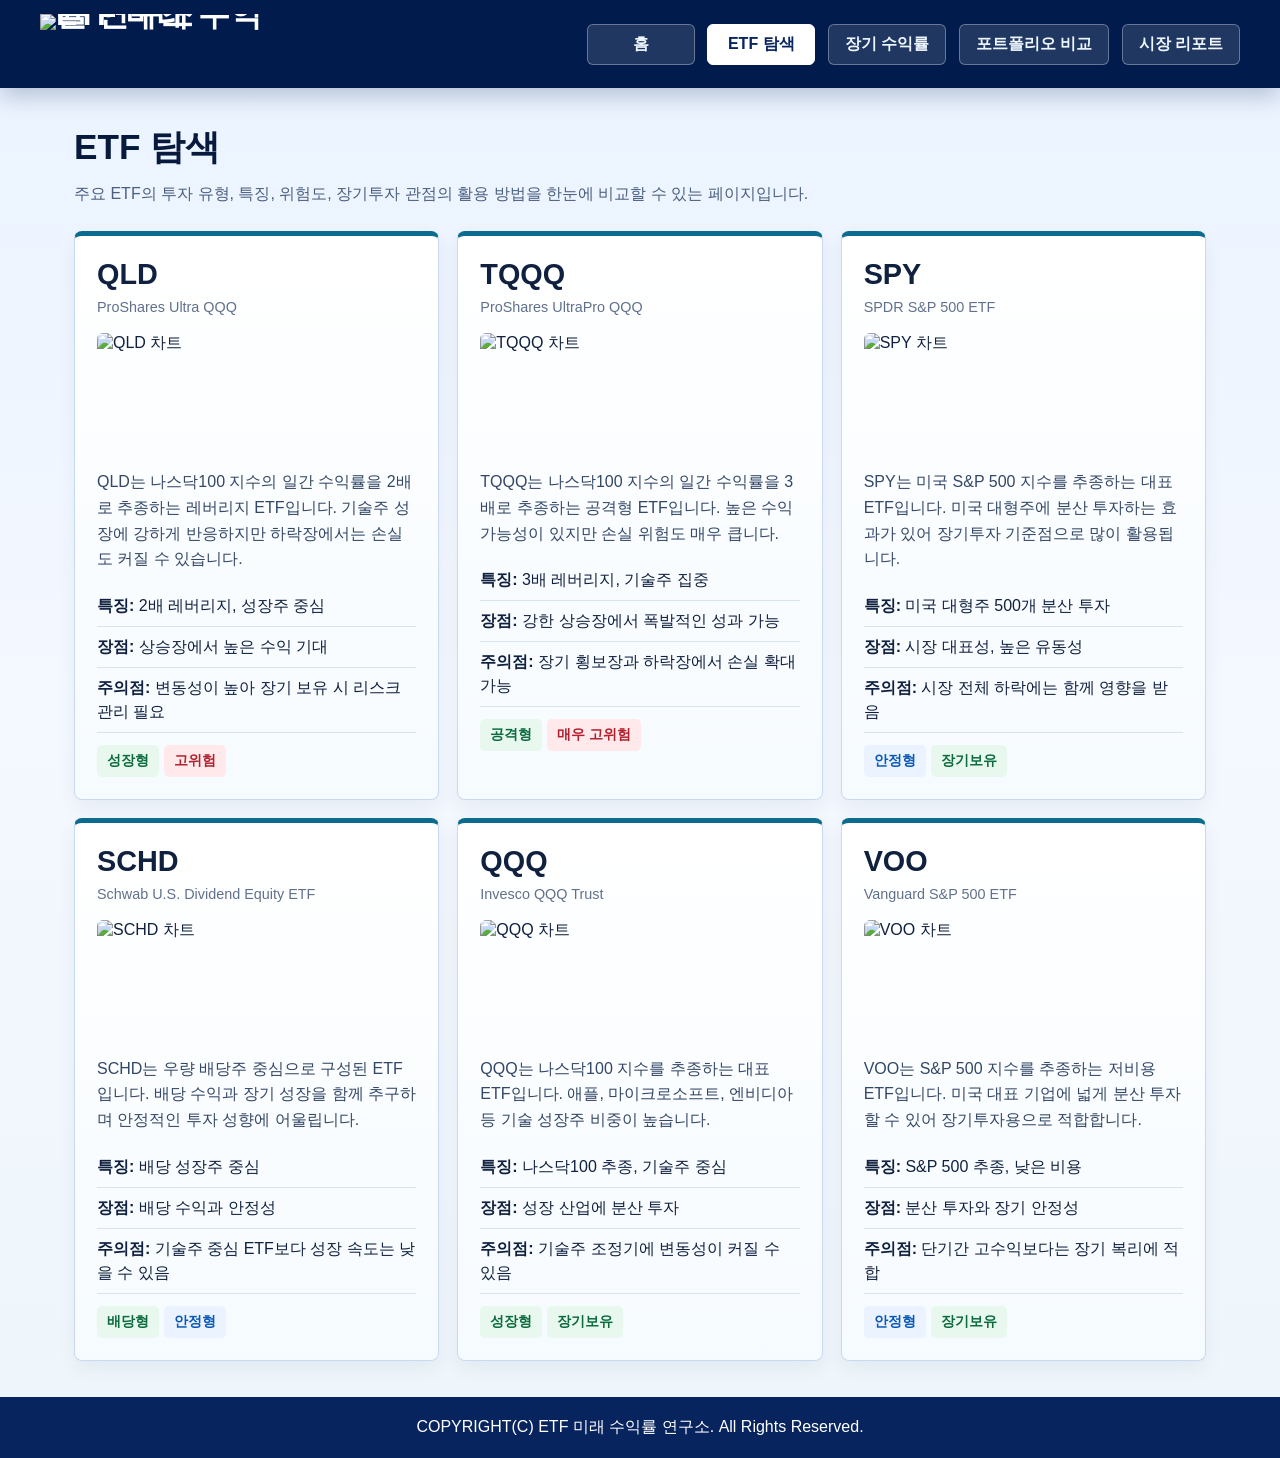
==== explore.html @ 2bd78316 "Add files via upload" ====
<!DOCTYPE html>
<html lang="ko">
<head>
<meta charset="utf-8">
<meta name="viewport" content="width=device-width, initial-scale=1.0">
<title>ETF 탐색</title>
<link rel="stylesheet" href="subpage.css">
</head>
<body>
  <header>
    <h1><a href="index.html"><img class="logo" src="img/logo.png" alt="ETF 미래 수익률 연구소"></a></h1>
    <nav>
      <a href="index.html">홈</a>
      <a class="active" href="explore.html">ETF 탐색</a>
      <a href="long-term.html">장기 수익률</a>
      <a href="portfolio.html">포트폴리오 비교</a>
      <a href="market-report.html">시장 리포트</a>
    </nav>
  </header>

  <main class="wrap">
    <section class="page-title">
      <h2>ETF 탐색</h2>
      <p>주요 ETF의 투자 유형, 특징, 위험도, 장기투자 관점의 활용 방법을 한눈에 비교할 수 있는 페이지입니다.</p>
    </section>

    <section class="etf-grid">
      <article class="etf-detail">
        <h3>QLD</h3>
        <p class="sub">ProShares Ultra QQQ</p>
        <div class="chart"><img src="img/qld chart.jpg" alt="QLD 차트"></div>
        <p>QLD는 나스닥100 지수의 일간 수익률을 2배로 추종하는 레버리지 ETF입니다. 기술주 성장에 강하게 반응하지만 하락장에서는 손실도 커질 수 있습니다.</p>
        <ul class="info-list">
          <li><strong>특징:</strong> 2배 레버리지, 성장주 중심</li>
          <li><strong>장점:</strong> 상승장에서 높은 수익 기대</li>
          <li><strong>주의점:</strong> 변동성이 높아 장기 보유 시 리스크 관리 필요</li>
        </ul>
        <span class="tag">성장형</span><span class="tag risk">고위험</span>
      </article>

      <article class="etf-detail">
        <h3>TQQQ</h3>
        <p class="sub">ProShares UltraPro QQQ</p>
        <div class="chart"><img src="img/tqqq chart.jpg" alt="TQQQ 차트"></div>
        <p>TQQQ는 나스닥100 지수의 일간 수익률을 3배로 추종하는 공격형 ETF입니다. 높은 수익 가능성이 있지만 손실 위험도 매우 큽니다.</p>
        <ul class="info-list">
          <li><strong>특징:</strong> 3배 레버리지, 기술주 집중</li>
          <li><strong>장점:</strong> 강한 상승장에서 폭발적인 성과 가능</li>
          <li><strong>주의점:</strong> 장기 횡보장과 하락장에서 손실 확대 가능</li>
        </ul>
        <span class="tag">공격형</span><span class="tag risk">매우 고위험</span>
      </article>

      <article class="etf-detail">
        <h3>SPY</h3>
        <p class="sub">SPDR S&amp;P 500 ETF</p>
        <div class="chart"><img src="img/spy chart.jpg" alt="SPY 차트"></div>
        <p>SPY는 미국 S&amp;P 500 지수를 추종하는 대표 ETF입니다. 미국 대형주에 분산 투자하는 효과가 있어 장기투자 기준점으로 많이 활용됩니다.</p>
        <ul class="info-list">
          <li><strong>특징:</strong> 미국 대형주 500개 분산 투자</li>
          <li><strong>장점:</strong> 시장 대표성, 높은 유동성</li>
          <li><strong>주의점:</strong> 시장 전체 하락에는 함께 영향을 받음</li>
        </ul>
        <span class="tag stable">안정형</span><span class="tag">장기보유</span>
      </article>

      <article class="etf-detail">
        <h3>SCHD</h3>
        <p class="sub">Schwab U.S. Dividend Equity ETF</p>
        <div class="chart"><img src="img/schd chart.jpg" alt="SCHD 차트"></div>
        <p>SCHD는 우량 배당주 중심으로 구성된 ETF입니다. 배당 수익과 장기 성장을 함께 추구하며 안정적인 투자 성향에 어울립니다.</p>
        <ul class="info-list">
          <li><strong>특징:</strong> 배당 성장주 중심</li>
          <li><strong>장점:</strong> 배당 수익과 안정성</li>
          <li><strong>주의점:</strong> 기술주 중심 ETF보다 성장 속도는 낮을 수 있음</li>
        </ul>
        <span class="tag">배당형</span><span class="tag stable">안정형</span>
      </article>

      <article class="etf-detail">
        <h3>QQQ</h3>
        <p class="sub">Invesco QQQ Trust</p>
        <div class="chart"><img src="img/qqq chart.jpg" alt="QQQ 차트"></div>
        <p>QQQ는 나스닥100 지수를 추종하는 대표 ETF입니다. 애플, 마이크로소프트, 엔비디아 등 기술 성장주 비중이 높습니다.</p>
        <ul class="info-list">
          <li><strong>특징:</strong> 나스닥100 추종, 기술주 중심</li>
          <li><strong>장점:</strong> 성장 산업에 분산 투자</li>
          <li><strong>주의점:</strong> 기술주 조정기에 변동성이 커질 수 있음</li>
        </ul>
        <span class="tag">성장형</span><span class="tag">장기보유</span>
      </article>

      <article class="etf-detail">
        <h3>VOO</h3>
        <p class="sub">Vanguard S&amp;P 500 ETF</p>
        <div class="chart"><img src="img/voo chart.jpg" alt="VOO 차트"></div>
        <p>VOO는 S&amp;P 500 지수를 추종하는 저비용 ETF입니다. 미국 대표 기업에 넓게 분산 투자할 수 있어 장기투자용으로 적합합니다.</p>
        <ul class="info-list">
          <li><strong>특징:</strong> S&amp;P 500 추종, 낮은 비용</li>
          <li><strong>장점:</strong> 분산 투자와 장기 안정성</li>
          <li><strong>주의점:</strong> 단기간 고수익보다는 장기 복리에 적합</li>
        </ul>
        <span class="tag stable">안정형</span><span class="tag">장기보유</span>
      </article>
    </section>
  </main>

  <footer>
    COPYRIGHT(C) ETF 미래 수익률 연구소. All Rights Reserved.
  </footer>
</body>
</html>
---- subpage.css ----
* {
    box-sizing: border-box;
    margin: 0;
    padding: 0;
}
body {
    font-family: "맑은 고딕", "돋움", sans-serif;
    color: #10203f;
    background: linear-gradient(180deg, #eaf3ff 0%, #f4f8ff 48%, #eef6fb 100%);
}
a {
    text-decoration: none;
    color: inherit;
}
ul {
    list-style-type: none;
}
header {
    min-height: 86px;
    padding: 14px 40px;
    display: flex;
    align-items: center;
    justify-content: space-between;
    gap: 24px;
    color: #ffffff;
    background-color: #011c4c;
    box-shadow: 0 8px 22px rgba(1, 28, 76, 0.24);
}
header h1 {
    line-height: 0;
    flex: 0 0 auto;
}
.logo {
    width: 240px;
    height: 60px;
    object-fit: contain;
    display: block;
    background-color: #011c4c;
}
nav {
    flex: 1;
    text-align: right;
}
nav a {
    display: inline-block;
    margin-left: 8px;
    padding: 9px 16px;
    min-width: 108px;
    border: solid 1px rgba(255, 255, 255, 0.32);
    border-radius: 6px;
    font-weight: bold;
    color: #eef6ff;
    background-color: rgba(255, 255, 255, 0.12);
    text-align: center;
}
nav a:hover,
nav a.active {
    color: #08245f;
    background-color: #ffffff;
    border-color: #ffffff;
}
.wrap {
    clear: both;
    max-width: 1180px;
    margin: 0 auto;
    padding: 36px 24px;
}
.page-title {
    margin-bottom: 24px;
}
.page-title h2 {
    margin-bottom: 10px;
    font-size: 2.2em;
    color: #071a3d;
}
.page-title p {
    color: #4b5f80;
    line-height: 165%;
}
.etf-grid {
    display: grid;
    grid-template-columns: repeat(3, 1fr);
    gap: 18px;
}
.etf-detail {
    min-height: 420px;
    padding: 22px;
    border: solid 1px #c9d9ef;
    border-top: solid 5px #0c6b8f;
    border-radius: 8px;
    background: linear-gradient(180deg, #ffffff 0%, #f6fbff 100%);
    box-shadow: 0 8px 20px rgba(16, 32, 63, 0.06);
    transition: box-shadow 0.25s ease, border-color 0.25s ease;
}
.etf-detail:hover {
    border-color: #8fb3df;
    box-shadow: 0 16px 30px rgba(16, 32, 63, 0.14);
}
.etf-detail h3 {
    font-size: 1.8em;
    margin-bottom: 5px;
}
.etf-detail .sub {
    margin-bottom: 14px;
    color: #61718c;
    font-size: 0.9em;
}
.chart {
    height: 120px;
    margin-bottom: 16px;
    border-radius: 6px;
    overflow: hidden;
}
.chart img {
    width: 100%;
    height: 100%;
    object-fit: cover;
    display: block;
}
.etf-detail p {
    line-height: 160%;
    color: #334766;
}
.info-list {
    margin-top: 14px;
}
.info-list li {
    padding: 8px 0;
    border-bottom: solid 1px #d9e2ef;
    line-height: 150%;
}
.tag {
    display: inline-block;
    margin: 12px 5px 0 0;
    padding: 7px 10px;
    border-radius: 5px;
    font-size: 0.85em;
    font-weight: bold;
    color: #0c6b3d;
    background-color: #e8f8ef;
}
.risk {
    color: #b21f2d;
    background-color: #ffe9eb;
}
.stable {
    color: #0a58b5;
    background-color: #eaf3ff;
}
footer {
    padding: 20px;
    text-align: center;
    color: #ffffff;
    background-color: #08245f;
}
@media only screen and (max-width: 900px) {
    .etf-grid {
        grid-template-columns: repeat(2, 1fr);
    }
}
@media only screen and (max-width: 768px) {
    header {
        display: block;
    }
    .logo {
        width: 220px;
        height: 55px;
    }
    nav {
        margin-top: 14px;
        text-align: left;
    }
    nav a {
        display: block;
        margin: 6px 0;
    }
    .etf-grid {
        grid-template-columns: 1fr;
    }
}
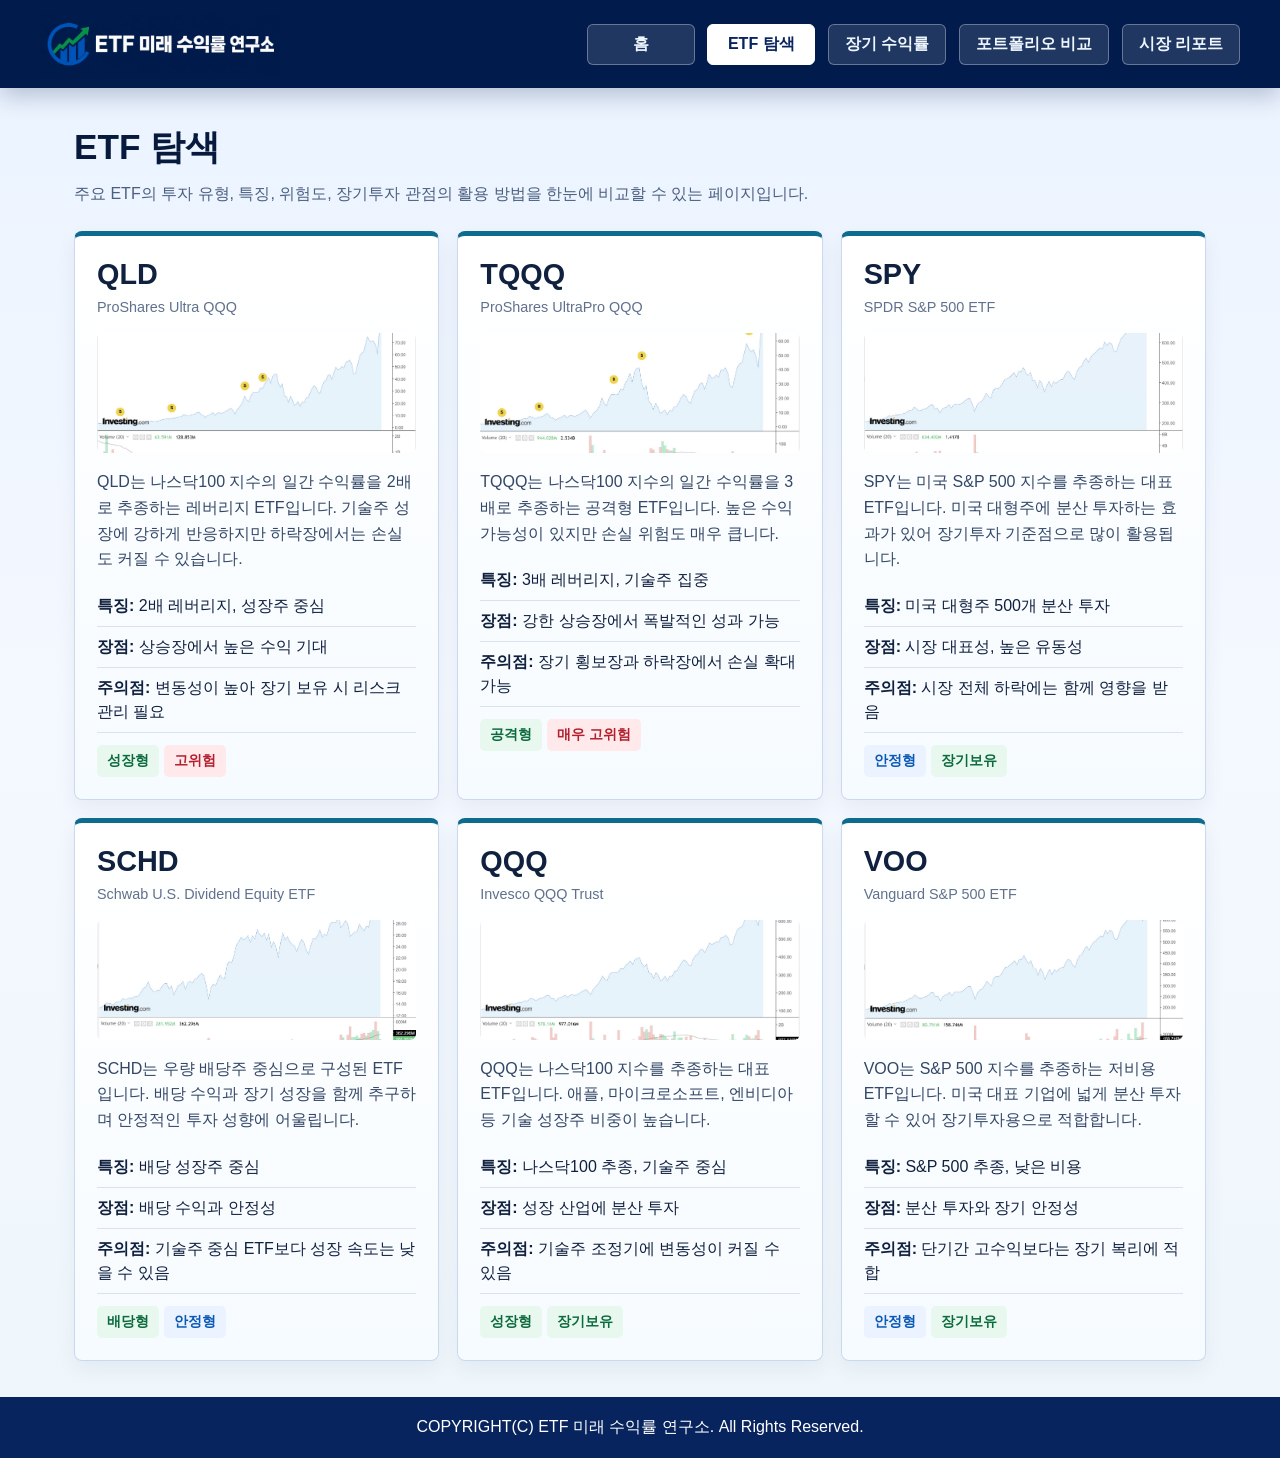
==== commit 0103faca: "Add files via upload" ====
--- a/explore.html
+++ b/explore.html
@@ -1,4 +1,4 @@
-<!DOCTYPE html>
+﻿<!DOCTYPE html>
 <html lang="ko">
 <head>
 <meta charset="utf-8">
@@ -8,7 +8,7 @@
 </head>
 <body>
   <header>
-    <h1><a href="index.html"><img class="logo" src="img/logo.png" alt="ETF 미래 수익률 연구소"></a></h1>
+    <h1><a href="index.html"><img class="logo" src="./img/logo.png" alt="ETF 미래 수익률 연구소"></a></h1>
     <nav>
       <a href="index.html">홈</a>
       <a class="active" href="explore.html">ETF 탐색</a>
@@ -28,7 +28,7 @@
       <article class="etf-detail">
         <h3>QLD</h3>
         <p class="sub">ProShares Ultra QQQ</p>
-        <div class="chart"><img src="img/qld chart.jpg" alt="QLD 차트"></div>
+        <div class="chart"><img src="./img/qld chart.jpg" alt="QLD 차트"></div>
         <p>QLD는 나스닥100 지수의 일간 수익률을 2배로 추종하는 레버리지 ETF입니다. 기술주 성장에 강하게 반응하지만 하락장에서는 손실도 커질 수 있습니다.</p>
         <ul class="info-list">
           <li><strong>특징:</strong> 2배 레버리지, 성장주 중심</li>
@@ -41,7 +41,7 @@
       <article class="etf-detail">
         <h3>TQQQ</h3>
         <p class="sub">ProShares UltraPro QQQ</p>
-        <div class="chart"><img src="img/tqqq chart.jpg" alt="TQQQ 차트"></div>
+        <div class="chart"><img src="./img/tqqq chart.jpg" alt="TQQQ 차트"></div>
         <p>TQQQ는 나스닥100 지수의 일간 수익률을 3배로 추종하는 공격형 ETF입니다. 높은 수익 가능성이 있지만 손실 위험도 매우 큽니다.</p>
         <ul class="info-list">
           <li><strong>특징:</strong> 3배 레버리지, 기술주 집중</li>
@@ -54,7 +54,7 @@
       <article class="etf-detail">
         <h3>SPY</h3>
         <p class="sub">SPDR S&amp;P 500 ETF</p>
-        <div class="chart"><img src="img/spy chart.jpg" alt="SPY 차트"></div>
+        <div class="chart"><img src="./img/spy chart.jpg" alt="SPY 차트"></div>
         <p>SPY는 미국 S&amp;P 500 지수를 추종하는 대표 ETF입니다. 미국 대형주에 분산 투자하는 효과가 있어 장기투자 기준점으로 많이 활용됩니다.</p>
         <ul class="info-list">
           <li><strong>특징:</strong> 미국 대형주 500개 분산 투자</li>
@@ -67,7 +67,7 @@
       <article class="etf-detail">
         <h3>SCHD</h3>
         <p class="sub">Schwab U.S. Dividend Equity ETF</p>
-        <div class="chart"><img src="img/schd chart.jpg" alt="SCHD 차트"></div>
+        <div class="chart"><img src="./img/schd chart.jpg" alt="SCHD 차트"></div>
         <p>SCHD는 우량 배당주 중심으로 구성된 ETF입니다. 배당 수익과 장기 성장을 함께 추구하며 안정적인 투자 성향에 어울립니다.</p>
         <ul class="info-list">
           <li><strong>특징:</strong> 배당 성장주 중심</li>
@@ -80,7 +80,7 @@
       <article class="etf-detail">
         <h3>QQQ</h3>
         <p class="sub">Invesco QQQ Trust</p>
-        <div class="chart"><img src="img/qqq chart.jpg" alt="QQQ 차트"></div>
+        <div class="chart"><img src="./img/qqq chart.jpg" alt="QQQ 차트"></div>
         <p>QQQ는 나스닥100 지수를 추종하는 대표 ETF입니다. 애플, 마이크로소프트, 엔비디아 등 기술 성장주 비중이 높습니다.</p>
         <ul class="info-list">
           <li><strong>특징:</strong> 나스닥100 추종, 기술주 중심</li>
@@ -93,7 +93,7 @@
       <article class="etf-detail">
         <h3>VOO</h3>
         <p class="sub">Vanguard S&amp;P 500 ETF</p>
-        <div class="chart"><img src="img/voo chart.jpg" alt="VOO 차트"></div>
+        <div class="chart"><img src="./img/voo chart.jpg" alt="VOO 차트"></div>
         <p>VOO는 S&amp;P 500 지수를 추종하는 저비용 ETF입니다. 미국 대표 기업에 넓게 분산 투자할 수 있어 장기투자용으로 적합합니다.</p>
         <ul class="info-list">
           <li><strong>특징:</strong> S&amp;P 500 추종, 낮은 비용</li>
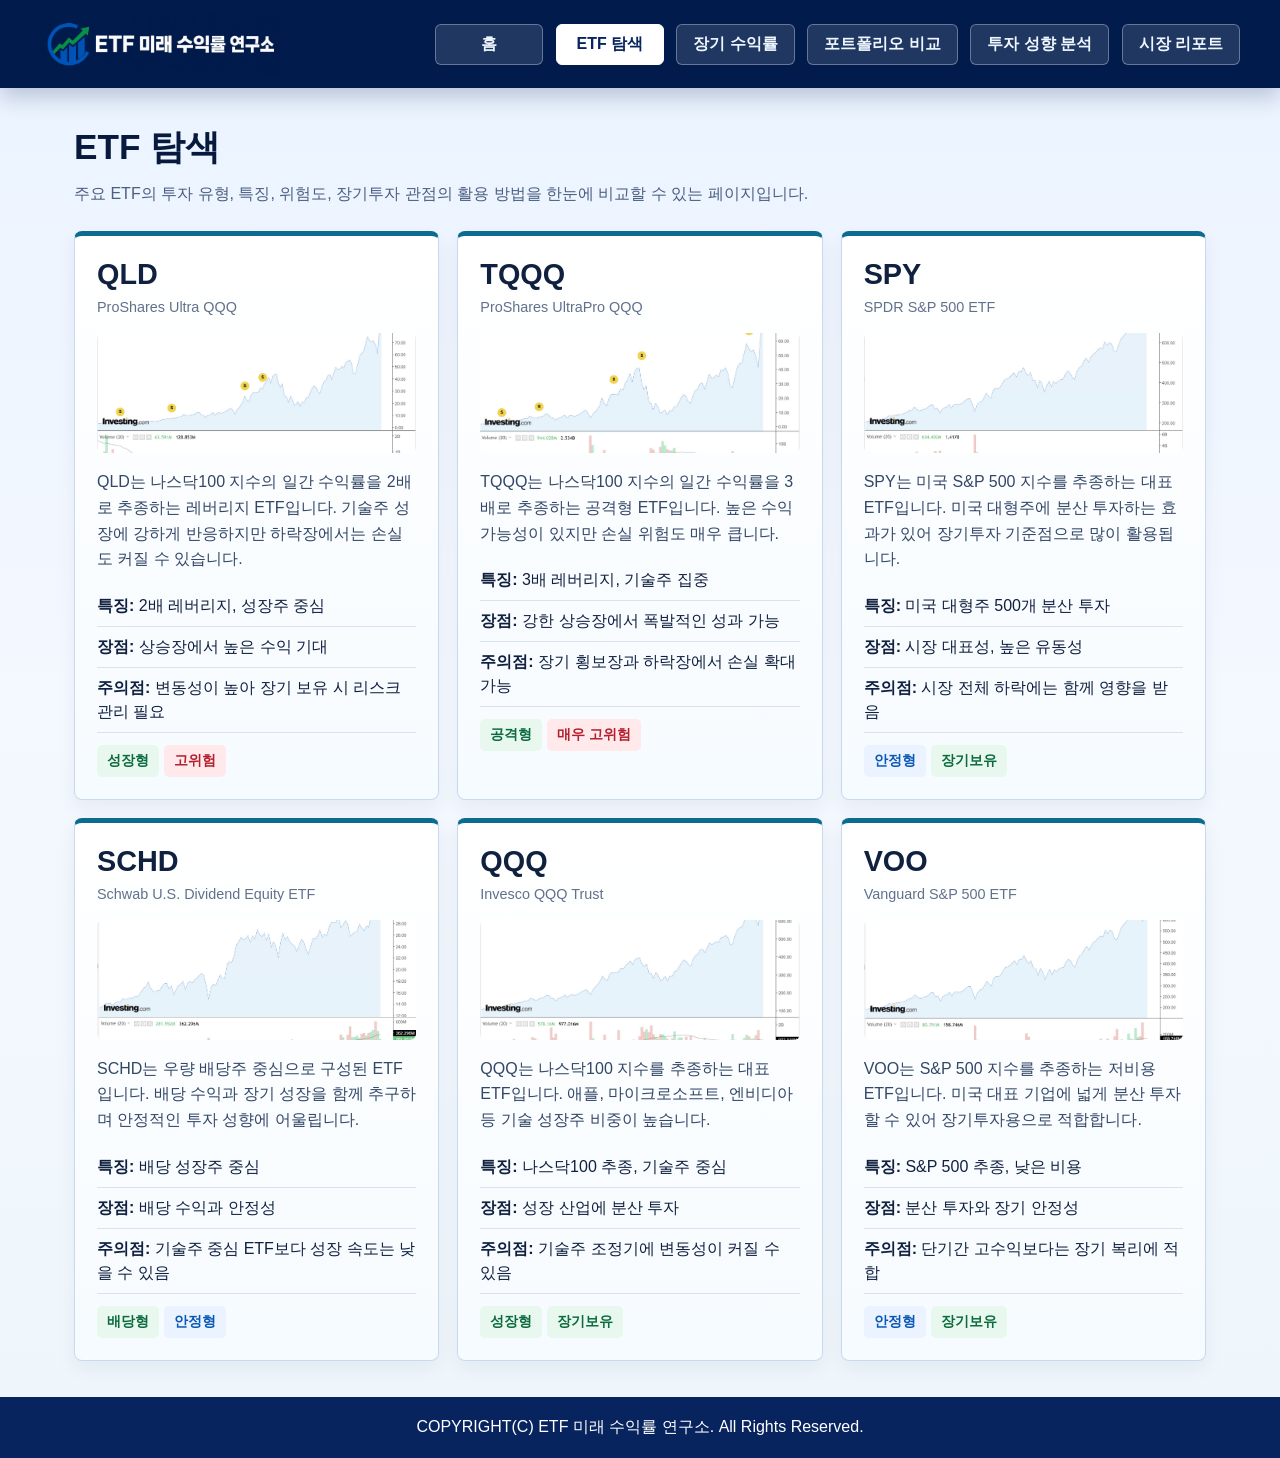
==== commit 60b59e1a: "Add files via upload" ====
--- a/explore.html
+++ b/explore.html
@@ -14,6 +14,7 @@
       <a class="active" href="explore.html">ETF 탐색</a>
       <a href="long-term.html">장기 수익률</a>
       <a href="portfolio.html">포트폴리오 비교</a>
+      <a href="profile.html">투자 성향 분석</a>
       <a href="market-report.html">시장 리포트</a>
     </nav>
   </header>
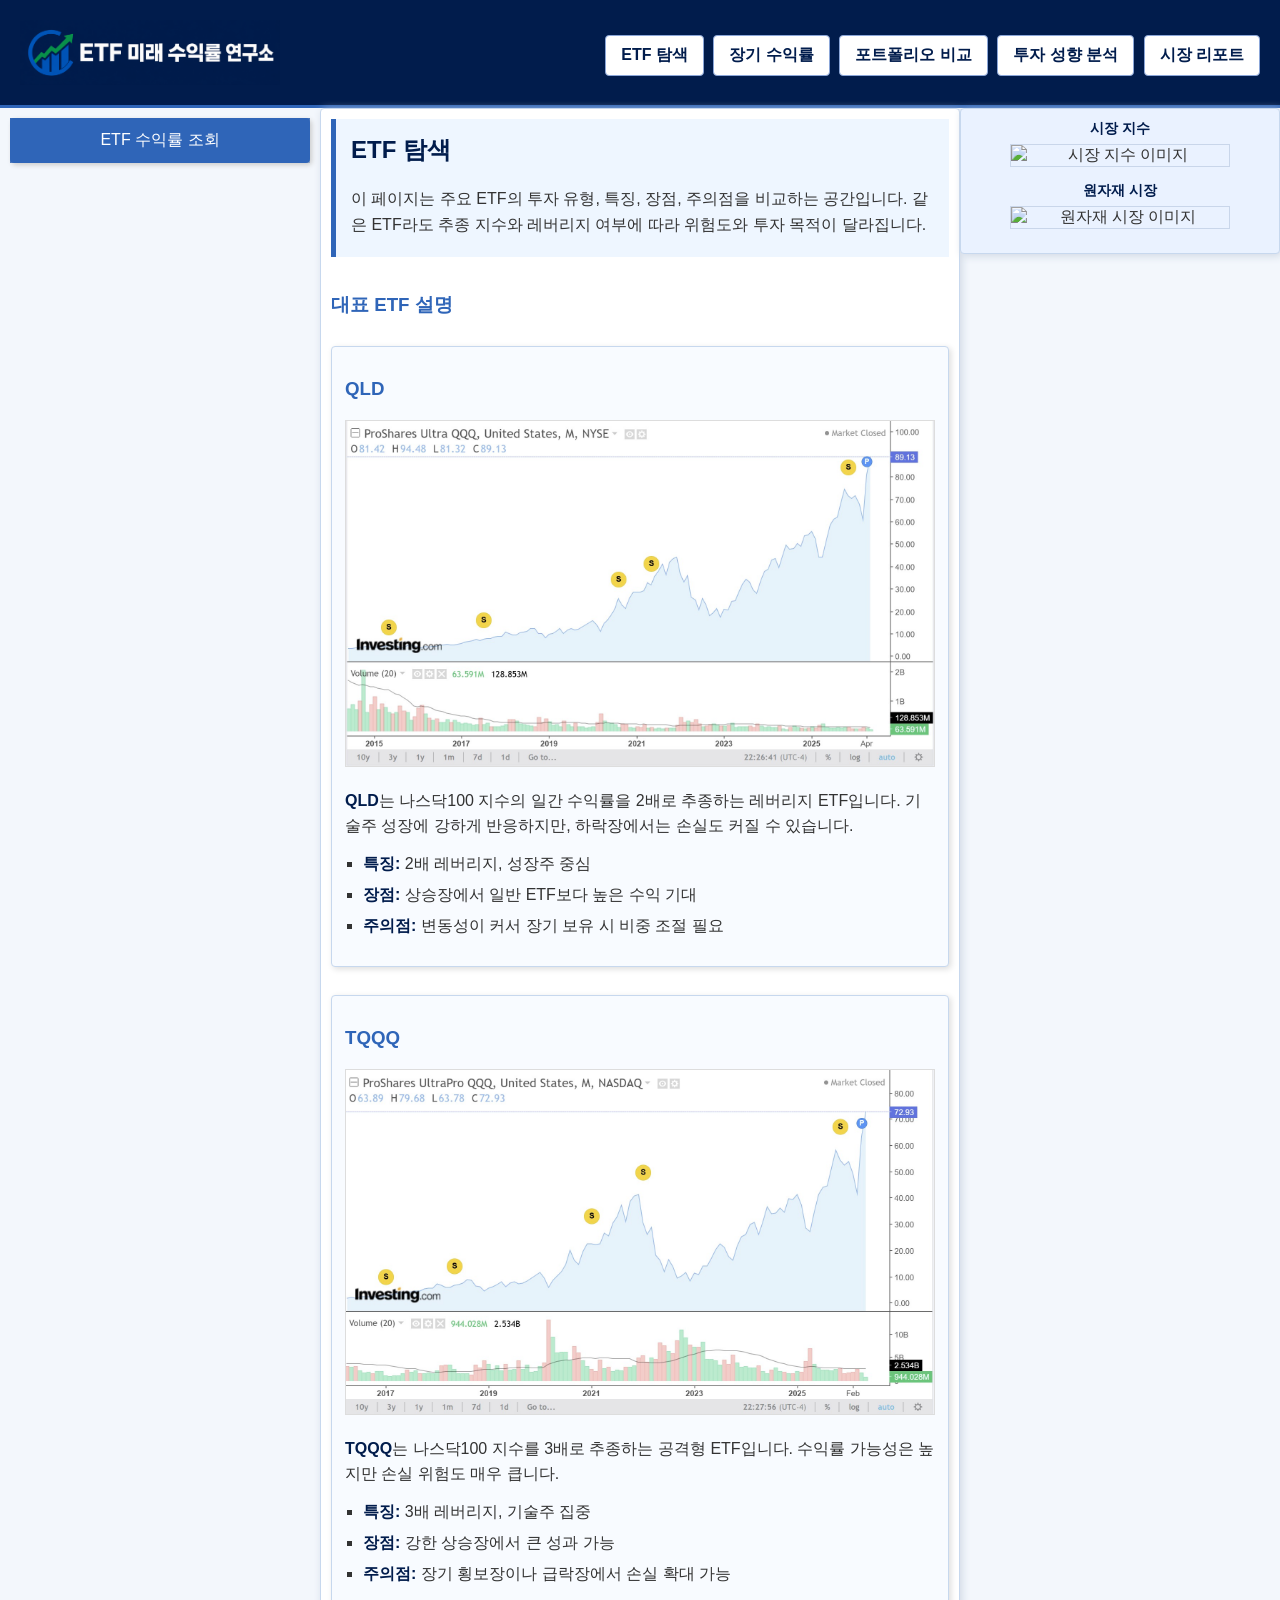
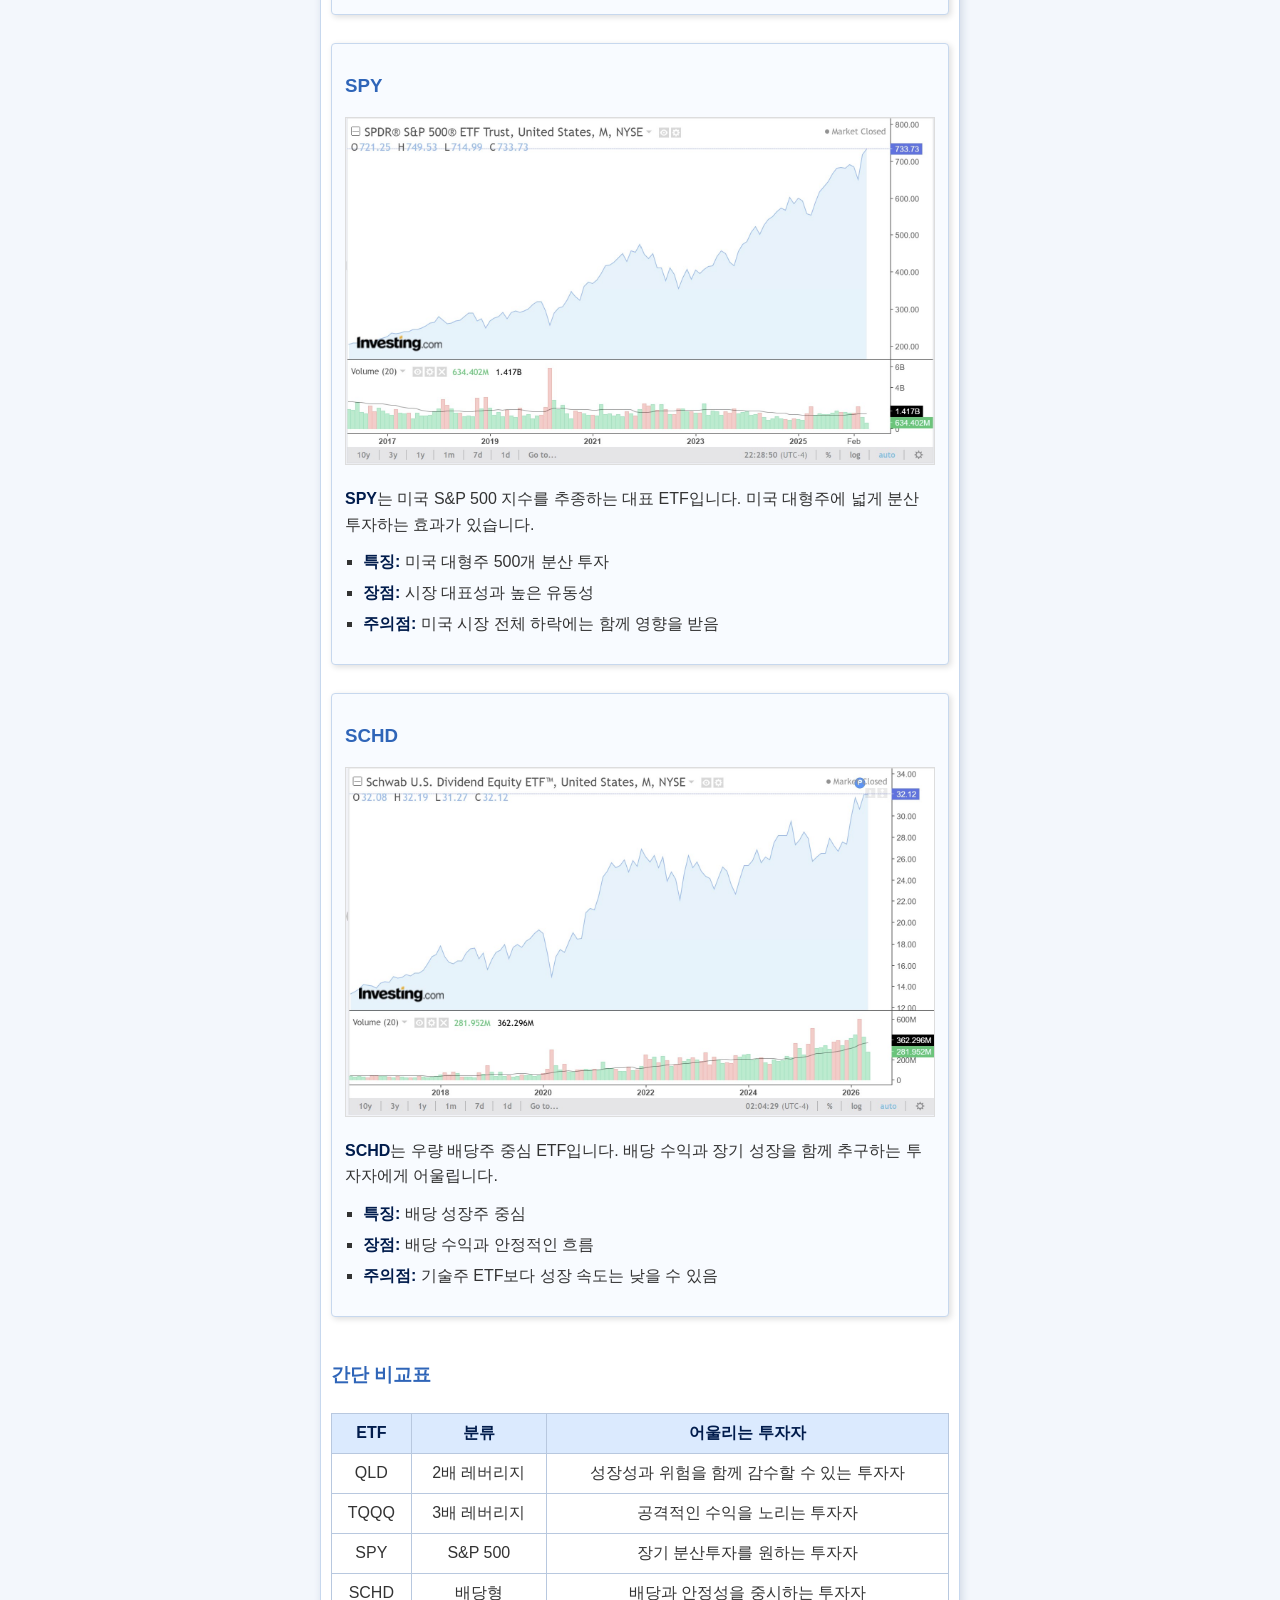
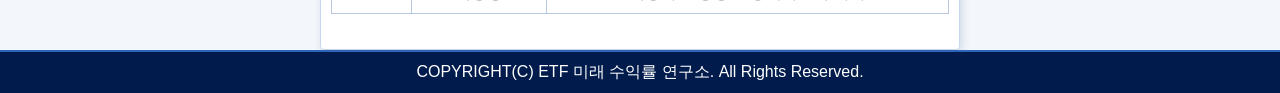
==== commit 0b7b1b79: "Add files via upload" ====
--- a/explore.html
+++ b/explore.html
@@ -4,110 +4,64 @@
 <meta charset="utf-8">
 <meta name="viewport" content="width=device-width, initial-scale=1.0">
 <title>ETF 탐색</title>
-<link rel="stylesheet" href="subpage.css">
+<link rel="stylesheet" href="style.css">
 </head>
 <body>
-  <header>
-    <h1><a href="index.html"><img class="logo" src="./img/logo.png" alt="ETF 미래 수익률 연구소"></a></h1>
-    <nav>
-      <a href="index.html">홈</a>
-      <a class="active" href="explore.html">ETF 탐색</a>
-      <a href="long-term.html">장기 수익률</a>
-      <a href="portfolio.html">포트폴리오 비교</a>
-      <a href="profile.html">투자 성향 분석</a>
-      <a href="market-report.html">시장 리포트</a>
-    </nav>
-  </header>
-
-  <main class="wrap">
-    <section class="page-title">
-      <h2>ETF 탐색</h2>
-      <p>주요 ETF의 투자 유형, 특징, 위험도, 장기투자 관점의 활용 방법을 한눈에 비교할 수 있는 페이지입니다.</p>
-    </section>
-
-    <section class="etf-grid">
-      <article class="etf-detail">
-        <h3>QLD</h3>
-        <p class="sub">ProShares Ultra QQQ</p>
-        <div class="chart"><img src="./img/qld chart.jpg" alt="QLD 차트"></div>
-        <p>QLD는 나스닥100 지수의 일간 수익률을 2배로 추종하는 레버리지 ETF입니다. 기술주 성장에 강하게 반응하지만 하락장에서는 손실도 커질 수 있습니다.</p>
-        <ul class="info-list">
-          <li><strong>특징:</strong> 2배 레버리지, 성장주 중심</li>
-          <li><strong>장점:</strong> 상승장에서 높은 수익 기대</li>
-          <li><strong>주의점:</strong> 변동성이 높아 장기 보유 시 리스크 관리 필요</li>
+<header class="c_12">
+  <h1><a href="index.html"><img class="logo" src="./img/logo.png" alt="ETF 미래 수익률 연구소"></a></h1>
+  <nav>
+  <ul>
+    <li><a href="explore.html">ETF 탐색</a></li>
+    <li><a href="long-term.html">장기 수익률</a></li>
+    <li><a href="portfolio.html">포트폴리오 비교</a></li>
+    <li><a href="profile.html">투자 성향 분석</a></li>
+    <li><a href="market-report.html">시장 리포트</a></li>
+  </ul>
+</nav>
+</header>
+<aside id="menu" class="c_m_3 c_3">
+  <nav id="side_dropdown">
+    <ul>
+      <li><a href="#">ETF 수익률 조회</a>
+        <ul>
+          <li><a href="returns-qld.html">QLD 조회</a></li>
+          <li><a href="returns-tqqq.html">TQQQ 조회</a></li>
+          <li><a href="returns-spy.html">SPY 조회</a></li>
+          <li><a href="returns-schd.html">SCHD 조회</a></li>
+          <li><a href="returns-qqq.html">QQQ 조회</a></li>
+          <li><a href="returns-voo.html">VOO 조회</a></li>
         </ul>
-        <span class="tag">성장형</span><span class="tag risk">고위험</span>
-      </article>
-
-      <article class="etf-detail">
-        <h3>TQQQ</h3>
-        <p class="sub">ProShares UltraPro QQQ</p>
-        <div class="chart"><img src="./img/tqqq chart.jpg" alt="TQQQ 차트"></div>
-        <p>TQQQ는 나스닥100 지수의 일간 수익률을 3배로 추종하는 공격형 ETF입니다. 높은 수익 가능성이 있지만 손실 위험도 매우 큽니다.</p>
-        <ul class="info-list">
-          <li><strong>특징:</strong> 3배 레버리지, 기술주 집중</li>
-          <li><strong>장점:</strong> 강한 상승장에서 폭발적인 성과 가능</li>
-          <li><strong>주의점:</strong> 장기 횡보장과 하락장에서 손실 확대 가능</li>
-        </ul>
-        <span class="tag">공격형</span><span class="tag risk">매우 고위험</span>
-      </article>
-
-      <article class="etf-detail">
-        <h3>SPY</h3>
-        <p class="sub">SPDR S&amp;P 500 ETF</p>
-        <div class="chart"><img src="./img/spy chart.jpg" alt="SPY 차트"></div>
-        <p>SPY는 미국 S&amp;P 500 지수를 추종하는 대표 ETF입니다. 미국 대형주에 분산 투자하는 효과가 있어 장기투자 기준점으로 많이 활용됩니다.</p>
-        <ul class="info-list">
-          <li><strong>특징:</strong> 미국 대형주 500개 분산 투자</li>
-          <li><strong>장점:</strong> 시장 대표성, 높은 유동성</li>
-          <li><strong>주의점:</strong> 시장 전체 하락에는 함께 영향을 받음</li>
-        </ul>
-        <span class="tag stable">안정형</span><span class="tag">장기보유</span>
-      </article>
-
-      <article class="etf-detail">
-        <h3>SCHD</h3>
-        <p class="sub">Schwab U.S. Dividend Equity ETF</p>
-        <div class="chart"><img src="./img/schd chart.jpg" alt="SCHD 차트"></div>
-        <p>SCHD는 우량 배당주 중심으로 구성된 ETF입니다. 배당 수익과 장기 성장을 함께 추구하며 안정적인 투자 성향에 어울립니다.</p>
-        <ul class="info-list">
-          <li><strong>특징:</strong> 배당 성장주 중심</li>
-          <li><strong>장점:</strong> 배당 수익과 안정성</li>
-          <li><strong>주의점:</strong> 기술주 중심 ETF보다 성장 속도는 낮을 수 있음</li>
-        </ul>
-        <span class="tag">배당형</span><span class="tag stable">안정형</span>
-      </article>
-
-      <article class="etf-detail">
-        <h3>QQQ</h3>
-        <p class="sub">Invesco QQQ Trust</p>
-        <div class="chart"><img src="./img/qqq chart.jpg" alt="QQQ 차트"></div>
-        <p>QQQ는 나스닥100 지수를 추종하는 대표 ETF입니다. 애플, 마이크로소프트, 엔비디아 등 기술 성장주 비중이 높습니다.</p>
-        <ul class="info-list">
-          <li><strong>특징:</strong> 나스닥100 추종, 기술주 중심</li>
-          <li><strong>장점:</strong> 성장 산업에 분산 투자</li>
-          <li><strong>주의점:</strong> 기술주 조정기에 변동성이 커질 수 있음</li>
-        </ul>
-        <span class="tag">성장형</span><span class="tag">장기보유</span>
-      </article>
-
-      <article class="etf-detail">
-        <h3>VOO</h3>
-        <p class="sub">Vanguard S&amp;P 500 ETF</p>
-        <div class="chart"><img src="./img/voo chart.jpg" alt="VOO 차트"></div>
-        <p>VOO는 S&amp;P 500 지수를 추종하는 저비용 ETF입니다. 미국 대표 기업에 넓게 분산 투자할 수 있어 장기투자용으로 적합합니다.</p>
-        <ul class="info-list">
-          <li><strong>특징:</strong> S&amp;P 500 추종, 낮은 비용</li>
-          <li><strong>장점:</strong> 분산 투자와 장기 안정성</li>
-          <li><strong>주의점:</strong> 단기간 고수익보다는 장기 복리에 적합</li>
-        </ul>
-        <span class="tag stable">안정형</span><span class="tag">장기보유</span>
-      </article>
-    </section>
-  </main>
-
-  <footer>
-    COPYRIGHT(C) ETF 미래 수익률 연구소. All Rights Reserved.
-  </footer>
+      </li>
+    </ul>
+  </nav>
+</aside>
+<main class="c_m_9 c_6">
+  <section class="intro-box">
+    <h2>ETF 탐색</h2>
+    <p>이 페이지는 주요 ETF의 투자 유형, 특징, 장점, 주의점을 비교하는 공간입니다. 같은 ETF라도 추종 지수와 레버리지 여부에 따라 위험도와 투자 목적이 달라집니다.</p>
+  </section>
+  <section>
+    <h3>대표 ETF 설명</h3>
+    <article class="card"><h3>QLD</h3><img src="./img/qld chart.jpg" alt="QLD 차트"><p><b>QLD</b>는 나스닥100 지수의 일간 수익률을 2배로 추종하는 레버리지 ETF입니다. 기술주 성장에 강하게 반응하지만, 하락장에서는 손실도 커질 수 있습니다.</p><ul><li><b>특징:</b> 2배 레버리지, 성장주 중심</li><li><b>장점:</b> 상승장에서 일반 ETF보다 높은 수익 기대</li><li><b>주의점:</b> 변동성이 커서 장기 보유 시 비중 조절 필요</li></ul></article>
+    <article class="card"><h3>TQQQ</h3><img src="./img/tqqq chart.jpg" alt="TQQQ 차트"><p><b>TQQQ</b>는 나스닥100 지수를 3배로 추종하는 공격형 ETF입니다. 수익률 가능성은 높지만 손실 위험도 매우 큽니다.</p><ul><li><b>특징:</b> 3배 레버리지, 기술주 집중</li><li><b>장점:</b> 강한 상승장에서 큰 성과 가능</li><li><b>주의점:</b> 장기 횡보장이나 급락장에서 손실 확대 가능</li></ul></article>
+    <article class="card"><h3>SPY</h3><img src="./img/spy chart.jpg" alt="SPY 차트"><p><b>SPY</b>는 미국 S&amp;P 500 지수를 추종하는 대표 ETF입니다. 미국 대형주에 넓게 분산 투자하는 효과가 있습니다.</p><ul><li><b>특징:</b> 미국 대형주 500개 분산 투자</li><li><b>장점:</b> 시장 대표성과 높은 유동성</li><li><b>주의점:</b> 미국 시장 전체 하락에는 함께 영향을 받음</li></ul></article>
+    <article class="card"><h3>SCHD</h3><img src="./img/schd chart.jpg" alt="SCHD 차트"><p><b>SCHD</b>는 우량 배당주 중심 ETF입니다. 배당 수익과 장기 성장을 함께 추구하는 투자자에게 어울립니다.</p><ul><li><b>특징:</b> 배당 성장주 중심</li><li><b>장점:</b> 배당 수익과 안정적인 흐름</li><li><b>주의점:</b> 기술주 ETF보다 성장 속도는 낮을 수 있음</li></ul></article>
+  </section>
+  <section>
+    <h3>간단 비교표</h3>
+    <table><tr><th>ETF</th><th>분류</th><th>어울리는 투자자</th></tr><tr><td>QLD</td><td>2배 레버리지</td><td>성장성과 위험을 함께 감수할 수 있는 투자자</td></tr><tr><td>TQQQ</td><td>3배 레버리지</td><td>공격적인 수익을 노리는 투자자</td></tr><tr><td>SPY</td><td>S&amp;P 500</td><td>장기 분산투자를 원하는 투자자</td></tr><tr><td>SCHD</td><td>배당형</td><td>배당과 안정성을 중시하는 투자자</td></tr></table>
+  </section>
+</main>
+<aside id="photos" class="c_m_12 c_3">
+  <figure>
+    <figcaption>시장 지수</figcaption>
+    <img src="./img/indices.jpg" alt="시장 지수 이미지">
+  </figure>
+  <figure>
+    <figcaption>원자재 시장</figcaption>
+    <img src="./img/commodities.jpg" alt="원자재 시장 이미지">
+  </figure>
+</aside>
+<footer class="c_12">COPYRIGHT(C) ETF 미래 수익률 연구소. All Rights Reserved.</footer>
 </body>
-</html>
+</html>
--- a/style.css
+++ b/style.css
@@ -0,0 +1,336 @@
+﻿* {
+    box-sizing: border-box;
+    margin: 0;
+    padding: 0;
+}
+body {
+    font-family: "맑은 고딕", "돋움", sans-serif;
+    color: #333333;
+    background-color: #f3f7fc;
+}
+ul { list-style-type: none; }
+a { text-decoration: none; color: inherit; }
+[class*="c_"] { float: left; padding: 10px; }
+[class*="c_"] { width: 100%; }
+@media only screen and (min-width: 600px) {
+    .c_m_3 {width: 25%;}
+    .c_m_4 {width: 33.33%;}
+    .c_m_6 {width: 50%;}
+    .c_m_8 {width: 66.66%;}
+    .c_m_9 {width: 75%;}
+    .c_m_12 {width: 100%;}
+}
+@media only screen and (min-width: 768px) {
+    .c_3 {width: 25%;}
+    .c_4 {width: 33.33%;}
+    .c_6 {width: 50%;}
+    .c_9 {width: 75%;}
+    .c_12 {width: 100%;}
+}
+header {
+    background-color: #011C4C;
+    border-bottom: solid 3px #2f65b8;
+    overflow: auto;
+}
+header h1 { float: left; padding: 10px; }
+.logo {
+    width: 260px;
+    height: 65px;
+    object-fit: contain;
+    display: block;
+    background-color: #011C4C;
+}
+header nav { float: right; padding: 25px 10px 0 0; }
+header nav li {
+    display: inline-block;
+    padding: 9px 15px;
+    margin-left: 5px;
+    background-color: #ffffff;
+    border: solid 1px #8ba6d8;
+    border-radius: 4px;
+    font-weight: bold;
+    color: #011C4C;
+}
+header nav li:hover { background-color: #2f65b8; color: white; }
+#side_dropdown {
+    float: none;
+    padding: 0;
+    background-color: #2f65b8;
+}
+#side_dropdown a {
+    text-decoration: none;
+    color: white;
+    padding: 12px;
+    display: inline-block;
+    width: 100%;
+}
+#side_dropdown ul {
+    display: inline;
+    margin: 0;
+    padding: 0;
+}
+#side_dropdown ul li {
+    display: inline-block;
+    position: relative;
+    width: 100%;
+    background-color: #2f65b8;
+    color: white;
+    text-align: center;
+    border-radius: 4px;
+    box-shadow: 2px 2px 5px #cccccc;
+}
+#side_dropdown ul li:hover {
+    background-color: #011C4C;
+}
+#side_dropdown ul li:hover ul {
+    display: block;
+}
+#side_dropdown ul li ul {
+    position: absolute;
+    left: 0;
+    top: 100%;
+    width: 100%;
+    display: none;
+}
+#side_dropdown ul li ul li {
+    background-color: #eaf2ff;
+    display: block;
+    color: #011C4C;
+    border: solid 1px #c7d8ee;
+    border-radius: 0;
+    box-shadow: none;
+}
+#side_dropdown ul li ul li a {
+    display: block !important;
+    color: #011C4C;
+}
+#side_dropdown ul li ul li:hover {
+    background-color: #dbeafe;
+}
+main {
+    min-height: 430px;
+    padding: 45px;
+    background-color: white;
+    border: solid 1px #c7d8ee;
+    border-radius: 4px;
+    box-shadow: 2px 2px 8px #d0d8e4;
+}
+main section {
+    margin-bottom: 45px;
+}
+main section:last-child {
+    margin-bottom: 0;
+}
+main article.card {
+    margin: 28px 0;
+}
+main table {
+    margin-top: 25px;
+    margin-bottom: 25px;
+}
+main .note-box,
+main .intro-box {
+    margin-bottom: 35px;
+}
+main h2 { margin-bottom: 15px; color: #011C4C; }
+main h3 { margin: 18px 0 8px 0; color: #2f65b8; }
+main p { padding: 5px 0; line-height: 160%; }
+main ul { margin: 8px 0 15px 18px; list-style-type: square; }
+main li { margin-bottom: 7px; line-height: 150%; }
+#photos {
+    background-color: #eaf2ff;
+    border: solid 1px #c7d8ee;
+    border-radius: 4px;
+    box-shadow: 2px 2px 8px #d0d8e4;
+}
+#photos h3 { margin-bottom: 10px; color: #011C4C; text-align: center; }
+#photos img {
+    width: 220px;
+    height: auto;
+    display: block;
+    margin: 0 auto 10px auto;
+    border: solid 1px #c9d6ea;
+}
+.card {
+    margin: 24px 0;
+    padding: 13px;
+    background-color: #f8fbff;
+    border: solid 1px #c7d8ee;
+    border-radius: 4px;
+    box-shadow: 2px 2px 6px #dddddd;
+}
+.card img {
+    width: 100%;
+    height: auto;
+    border: solid 1px #dddddd;
+    margin: 12px 0;
+}
+.result {
+    min-height: 105px;
+    text-align: center;
+}
+.result strong {
+    display: block;
+    margin-bottom: 8px;
+    color: #011C4C;
+}
+.result span {
+    font-size: 1.6em;
+    font-weight: bold;
+    color: #16864f;
+}
+.result .nodata {
+    font-size: 1.1em;
+    color: #666666;
+}
+.btn {
+    display: inline-block;
+    margin: 5px 5px 5px 0;
+    padding: 9px 14px;
+    background-color: #2f65b8;
+    color: white;
+    border-radius: 4px;
+    font-weight: bold;
+}
+.btn:hover { background-color: #011C4C; }
+table {
+    width: 100%;
+    border-collapse: collapse;
+    margin-top: 10px;
+    background-color: white;
+}
+th, td {
+    border: solid 1px #b8c8df;
+    padding: 9px;
+    text-align: center;
+}
+th { background-color: #dbeafe; color: #011C4C; }
+footer {
+    clear: both;
+    padding: 15px;
+    text-align: center;
+    background-color: #011C4C;
+    color: white;
+    border-top: solid 2px #2f65b8;
+}
+@media only screen and (max-width: 767px) {
+    header h1, header nav { float: none; text-align: center; }
+    .logo { width: 220px; margin: 0 auto; }
+    header nav { padding: 5px 10px 10px 10px; }
+    header nav li { display: block; margin: 5px 0; }
+}
+.return-chart img {
+    height: auto;
+    object-fit: contain;
+}
+.intro-box {
+    margin-bottom: 14px;
+    padding: 15px;
+    background-color: #eef6ff;
+    border-left: solid 5px #2f65b8;
+}
+.note-box {
+    margin: 12px 0;
+    padding: 15px;
+    background-color: #f8fbff;
+    border: solid 1px #c7d8ee;
+    border-left: solid 5px #011C4C;
+    line-height: 160%;
+}
+.type-stable { border-top: solid 5px #2f65b8; }
+.type-growth { border-top: solid 5px #16864f; }
+.type-attack { border-top: solid 5px #b43b3b; }
+.card b, .note-box b { color: #011C4C; }
+.meta {
+    margin: 5px 0 10px 0;
+    color: #666666;
+    font-size: 0.9em;
+}
+.report-card {
+    border-left: solid 5px #2f65b8;
+}
+.report-card h3 {
+    color: #011C4C;
+}
+#photos figure {
+    margin-bottom: 14px;
+    text-align: center;
+}
+#photos figcaption {
+    margin-bottom: 6px;
+    color: #011C4C;
+    font-weight: bold;
+    font-size: 0.9em;
+}
+.main-image {
+    margin: 25px 0;
+    text-align: center;
+}
+.main-image img {
+    width: 100%;
+    height: auto;
+    border: solid 1px #c7d8ee;
+}
+.main-image figcaption {
+    margin-bottom: 8px;
+    color: #011C4C;
+    font-weight: bold;
+    text-align: left;
+}
+.risk-image {
+    margin: 25px 0 10px 0;
+    text-align: center;
+}
+.risk-image img {
+    width: 100%;
+    height: auto;
+    border: solid 1px #c7d8ee;
+}
+.risk-image figcaption {
+    margin-bottom: 8px;
+    color: #011C4C;
+    font-weight: bold;
+    text-align: left;
+}
+.buying-image {
+    margin: 22px 0 30px 0;
+    text-align: center;
+}
+.buying-image img {
+    width: 90%;
+    height: auto;
+    border: solid 1px #c7d8ee;
+}
+.buying-image figcaption {
+    margin-bottom: 8px;
+    color: #011C4C;
+    font-weight: bold;
+    text-align: left;
+}
+.news-card img {
+    width: 100%;
+    height: auto;
+    border: solid 1px #dddddd;
+    margin-bottom: 12px;
+}
+.news-card h3 {
+    margin-top: 8px;
+}
+.news-card p {
+    margin-bottom: 10px;
+}
+.portfolio-image {
+    margin: 25px 0 30px 0;
+    text-align: center;
+}
+.portfolio-image img {
+    width: 100%;
+    height: auto;
+    border: solid 1px #c7d8ee;
+}
+.portfolio-image figcaption {
+    margin-bottom: 8px;
+    color: #011C4C;
+    font-weight: bold;
+    text-align: left;
+}
